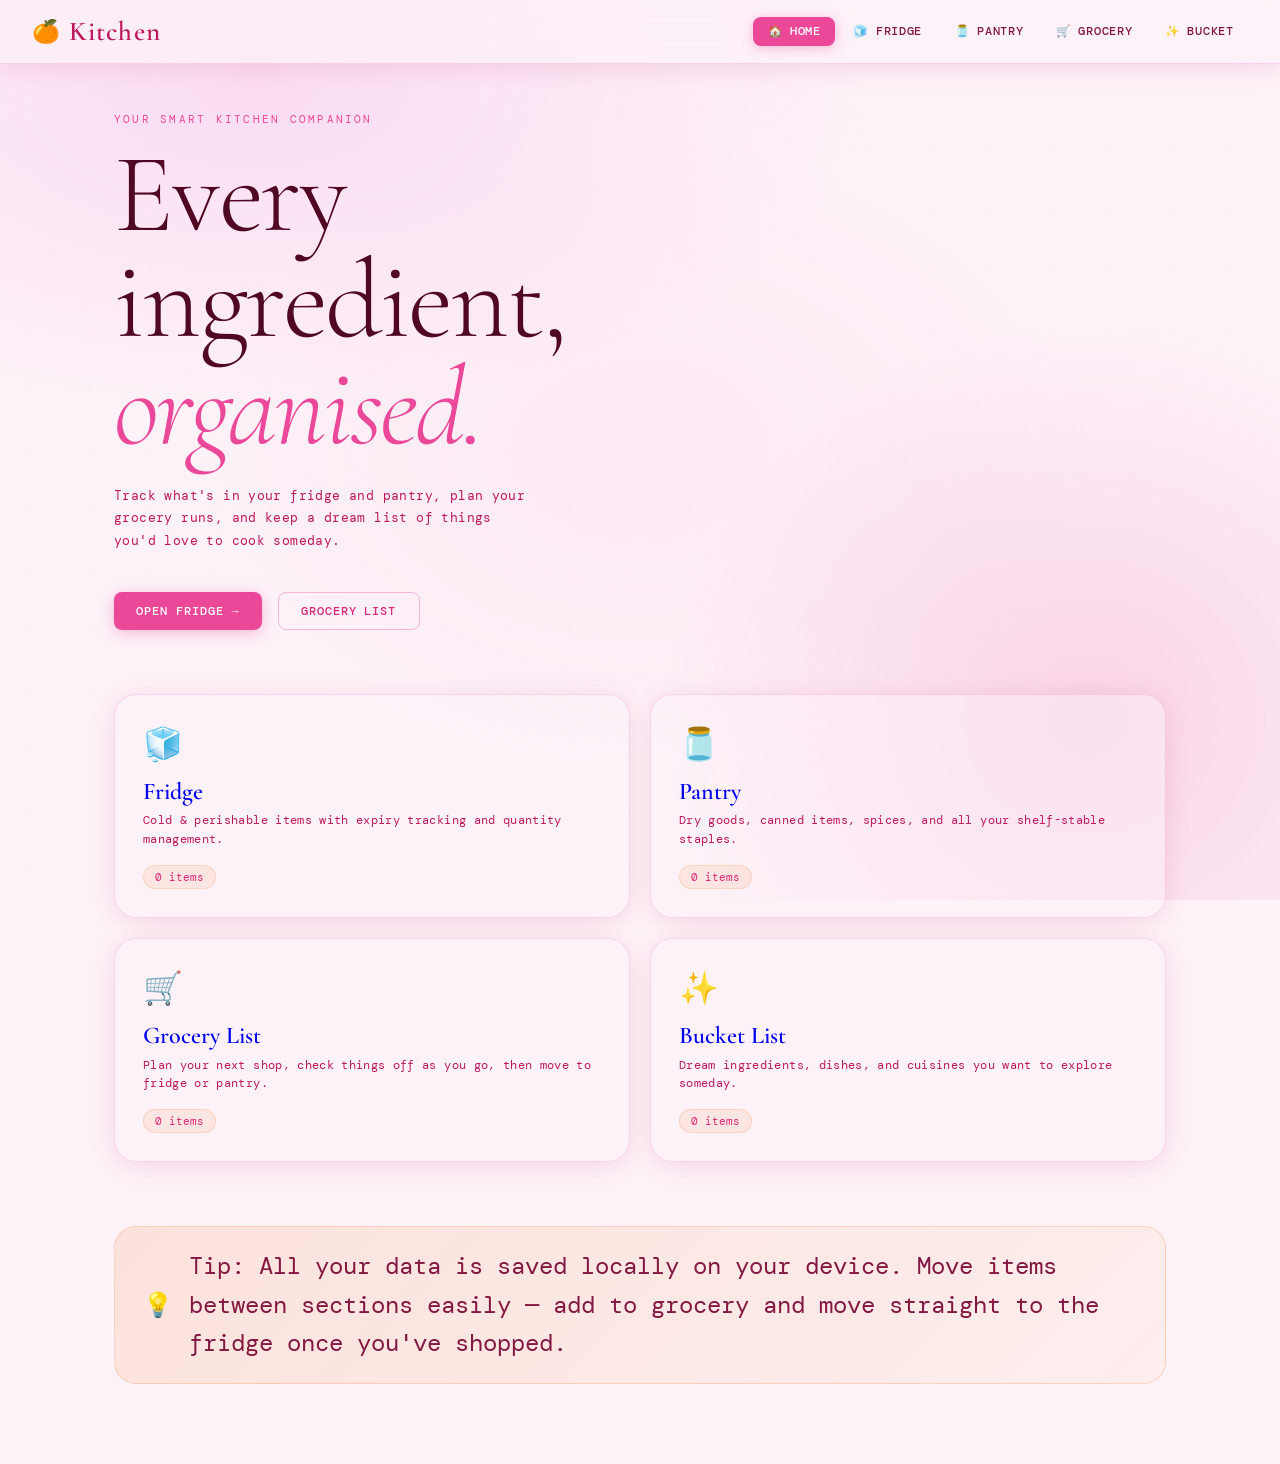
==== index.html @ 0562934a "Kitchen website created" ====
<!DOCTYPE html>
<html lang="en">
<head>
  <meta charset="UTF-8">
  <meta name="viewport" content="width=device-width, initial-scale=1.0">
  <title>Kitchen — Your Smart Kitchen Companion</title>
  <link rel="stylesheet" href="css/style.css">
  <style>
    .hero {
      min-height: calc(100vh - 64px);
      display: flex;
      flex-direction: column;
      justify-content: center;
      padding: 3rem 1.5rem 5rem;
      max-width: 1100px;
      margin: 0 auto;
      position: relative;
      z-index: 1;
    }

    .hero-eyebrow {
      font-size: 0.7rem;
      letter-spacing: 0.2em;
      text-transform: uppercase;
      color: var(--accent);
      margin-bottom: 1rem;
      animation: fadeUp 0.4s 0.1s ease both;
    }

    .hero-title {
      font-family: 'Cormorant Garamond', serif;
      font-size: clamp(3rem, 9vw, 7rem);
      font-weight: 300;
      line-height: 0.95;
      color: var(--orange-800);
      letter-spacing: -0.02em;
      margin-bottom: 1.5rem;
      animation: fadeUp 0.5s 0.2s ease both;
    }

    .hero-title em {
      font-style: italic;
      color: var(--accent);
    }

    .hero-sub {
      font-size: 0.82rem;
      color: var(--text-muted);
      max-width: 420px;
      line-height: 1.7;
      letter-spacing: 0.03em;
      margin-bottom: 2.5rem;
      animation: fadeUp 0.5s 0.3s ease both;
    }

    .hero-cta {
      display: flex;
      gap: 1rem;
      flex-wrap: wrap;
      animation: fadeUp 0.5s 0.4s ease both;
    }

    /* Section cards grid */
    .sections-grid {
      display: grid;
      grid-template-columns: repeat(2, 1fr);
      gap: 1.25rem;
      margin-top: 4rem;
      animation: fadeUp 0.6s 0.5s ease both;
    }

    @media (max-width: 600px) {
      .sections-grid { grid-template-columns: 1fr; }
    }

    .section-nav-card {
      display: block;
      text-decoration: none;
      padding: 1.75rem;
      background: var(--glass-bg);
      backdrop-filter: var(--blur);
      -webkit-backdrop-filter: var(--blur);
      border: 1px solid var(--glass-border);
      border-radius: var(--radius-lg);
      box-shadow: 0 4px 24px var(--glass-shadow);
      transition: var(--transition);
      position: relative;
      overflow: hidden;
    }

    .section-nav-card::after {
      content: '→';
      position: absolute;
      bottom: 1.5rem;
      right: 1.5rem;
      font-size: 1.2rem;
      color: var(--accent);
      opacity: 0;
      transform: translateX(-6px);
      transition: var(--transition);
    }

    .section-nav-card:hover {
      background: var(--surface-hover);
      transform: translateY(-3px);
      box-shadow: 0 12px 40px var(--glass-shadow);
      border-color: rgba(249,115,22,0.3);
    }

    .section-nav-card:hover::after {
      opacity: 1;
      transform: translateX(0);
    }

    .card-icon {
      font-size: 2rem;
      margin-bottom: 0.75rem;
      display: block;
    }

    .card-label {
      font-family: 'Cormorant Garamond', serif;
      font-size: 1.5rem;
      font-weight: 600;
      color: var(--orange-800);
      margin-bottom: 0.4rem;
    }

    .card-desc {
      font-size: 0.72rem;
      color: var(--text-muted);
      line-height: 1.6;
      letter-spacing: 0.03em;
    }

    .card-count {
      margin-top: 1rem;
      display: inline-flex;
      align-items: center;
      gap: 0.4rem;
      font-size: 0.68rem;
      color: var(--accent-dark);
      background: rgba(249,115,22,0.1);
      padding: 0.25rem 0.7rem;
      border-radius: 100px;
      border: 1px solid rgba(249,115,22,0.18);
    }

    .welcome-strip {
      margin-top: 4rem;
      padding: 1.25rem 1.75rem;
      background: linear-gradient(135deg, rgba(249,115,22,0.12), rgba(253,186,116,0.08));
      border: 1px solid rgba(249,115,22,0.2);
      border-radius: var(--radius-lg);
      display: flex;
      align-items: center;
      gap: 1rem;
      font-size: 0.75rem;
      color: var(--text-secondary);
      line-height: 1.6;
      animation: fadeUp 0.6s 0.6s ease both;
    }

    .welcome-strip span { font-size: 1.5rem; }
  </style>
</head>
<body>

<nav>
  <a href="index.html" class="nav-brand">
    <span class="brand-icon">🍊</span> Kitchen
  </a>
  <ul class="nav-links">
    <li><a href="index.html">🏠 Home</a></li>
    <li><a href="fridge.html">🧊 Fridge</a></li>
    <li><a href="pantry.html">🫙 Pantry</a></li>
    <li><a href="grocery.html">🛒 Grocery</a></li>
    <li><a href="bucket.html">✨ Bucket</a></li>
  </ul>
  <button class="nav-hamburger" id="navHamburger" aria-label="Menu">
    <span></span><span></span><span></span>
  </button>
</nav>

<div class="hero">
  <p class="hero-eyebrow">Your smart kitchen companion</p>
  <h1 class="hero-title">Every<br>ingredient,<br><em>organised.</em></h1>
  <p class="hero-sub">
    Track what's in your fridge and pantry, plan your grocery runs,
    and keep a dream list of things you'd love to cook someday.
  </p>
  <div class="hero-cta">
    <a href="fridge.html" class="btn btn-primary">Open Fridge →</a>
    <a href="grocery.html" class="btn btn-outline">Grocery List</a>
  </div>

  <div class="sections-grid">
    <a href="fridge.html" class="section-nav-card">
      <span class="card-icon">🧊</span>
      <div class="card-label">Fridge</div>
      <div class="card-desc">Cold & perishable items with expiry tracking and quantity management.</div>
      <div class="card-count" id="fridgeCount">— items</div>
    </a>
    <a href="pantry.html" class="section-nav-card">
      <span class="card-icon">🫙</span>
      <div class="card-label">Pantry</div>
      <div class="card-desc">Dry goods, canned items, spices, and all your shelf-stable staples.</div>
      <div class="card-count" id="pantryCount">— items</div>
    </a>
    <a href="grocery.html" class="section-nav-card">
      <span class="card-icon">🛒</span>
      <div class="card-label">Grocery List</div>
      <div class="card-desc">Plan your next shop, check things off as you go, then move to fridge or pantry.</div>
      <div class="card-count" id="groceryCount">— items</div>
    </a>
    <a href="bucket.html" class="section-nav-card">
      <span class="card-icon">✨</span>
      <div class="card-label">Bucket List</div>
      <div class="card-desc">Dream ingredients, dishes, and cuisines you want to explore someday.</div>
      <div class="card-count" id="bucketCount">— items</div>
    </a>
  </div>

  <div class="welcome-strip">
    <span>💡</span>
    <span>Tip: All your data is saved locally on your device. Move items between sections easily — add to grocery and move straight to the fridge once you've shopped.</span>
  </div>
</div>

<script src="js/app.js"></script>
<script>
  // Load counts from localStorage
  document.addEventListener('DOMContentLoaded', () => {
    const counts = {
      fridgeCount:  { key: STORAGE_KEYS.fridge,  label: 'item' },
      pantryCount:  { key: STORAGE_KEYS.pantry,  label: 'item' },
      groceryCount: { key: STORAGE_KEYS.grocery, label: 'item' },
      bucketCount:  { key: STORAGE_KEYS.bucket,  label: 'item' },
    };
    Object.entries(counts).forEach(([id, {key, label}]) => {
      const list = Storage.get(key);
      const el = document.getElementById(id);
      if (el) el.textContent = `${list.length} ${list.length === 1 ? label : label + 's'}`;
    });
  });
</script>
</body>
</html>
---- css/style.css ----
@import url('https://fonts.googleapis.com/css2?family=Cormorant+Garamond:wght@300;400;600&family=DM+Mono:wght@300;400;500&display=swap');

:root {
  --pink-50: #fdf2f8;
  --pink-100: #fce7f3;
  --pink-200: #fbcfe8;
  --pink-300: #f8b4e6;
  --pink-400: #f472b6;
  --pink-500: #ec4899;
  --pink-600: #db2777;
  --pink-700: #be185d;
  --pink-800: #9d174d;
  --pink-900: #500724;

  --glass-bg: rgba(253, 242, 248, 0.45);
  --glass-border: rgba(236, 72, 153, 0.18);
  --glass-shadow: rgba(190, 24, 93, 0.12);
  --surface: rgba(255, 255, 255, 0.6);
  --surface-hover: rgba(255, 255, 255, 0.82);
  --text-primary: #500724;
  --text-secondary: #831843;
  --text-muted: #be185d;
  --accent: #ec4899;
  --accent-dark: #db2777;
  --danger: #dc2626;
  --success: #16a34a;

  --radius-sm: 8px;
  --radius-md: 14px;
  --radius-lg: 22px;
  --radius-xl: 32px;

  --blur: blur(18px);
  --transition: 0.22s cubic-bezier(0.4, 0, 0.2, 1);
}

*, *::before, *::after {
  box-sizing: border-box;
  margin: 0;
  padding: 0;
}

html {
  scroll-behavior: smooth;
}

body {
  font-family: 'DM Mono', monospace;
  background: var(--pink-50);
  color: var(--text-primary);
  min-height: 100vh;
  overflow-x: hidden;
  position: relative;
}

/* Ambient background */
body::before {
  content: '';
  position: fixed;
  inset: 0;
  background:
    radial-gradient(ellipse 80% 60% at 20% 10%, rgba(248, 180, 230, 0.35) 0%, transparent 60%),
    radial-gradient(ellipse 60% 80% at 85% 80%, rgba(236, 72, 153, 0.18) 0%, transparent 55%),
    radial-gradient(ellipse 50% 50% at 50% 50%, rgba(251, 207, 232, 0.25) 0%, transparent 70%);
  pointer-events: none;
  z-index: 0;
}

body::after {
  content: '';
  position: fixed;
  inset: 0;
  background-image: url("data:image/svg+xml,%3Csvg xmlns='http://www.w3.org/2000/svg' width='60' height='60'%3E%3Ccircle cx='30' cy='30' r='0.8' fill='rgba(236,72,153,0.08)'/%3E%3C/svg%3E");
  pointer-events: none;
  z-index: 0;
}

/* NAV */
nav {
  position: sticky;
  top: 0;
  z-index: 100;
  display: flex;
  align-items: center;
  justify-content: space-between;
  padding: 0 2rem;
  height: 64px;
  background: rgba(253, 242, 248, 0.72);
  backdrop-filter: var(--blur);
  -webkit-backdrop-filter: var(--blur);
  border-bottom: 1px solid var(--glass-border);
  box-shadow: 0 4px 24px var(--glass-shadow);
}

.nav-brand {
  font-family: 'Cormorant Garamond', serif;
  font-size: 1.7rem;
  font-weight: 600;
  color: var(--pink-700);
  letter-spacing: 0.04em;
  text-decoration: none;
  display: flex;
  align-items: center;
  gap: 0.5rem;
}

.nav-brand .brand-icon {
  font-size: 1.4rem;
}

.nav-links {
  display: flex;
  align-items: center;
  gap: 0.25rem;
  list-style: none;
}

.nav-links a {
  display: flex;
  align-items: center;
  gap: 0.4rem;
  padding: 0.45rem 0.9rem;
  border-radius: var(--radius-sm);
  text-decoration: none;
  font-size: 0.72rem;
  font-weight: 500;
  letter-spacing: 0.06em;
  text-transform: uppercase;
  color: var(--text-secondary);
  transition: var(--transition);
}

.nav-links a:hover {
  background: rgba(236, 72, 153, 0.1);
  color: var(--accent-dark);
}

.nav-links a.active {
  background: var(--accent);
  color: white;
  box-shadow: 0 2px 12px rgba(236, 72, 153, 0.35);
}

.nav-hamburger {
  display: none;
  flex-direction: column;
  gap: 5px;
  cursor: pointer;
  padding: 6px;
  background: none;
  border: none;
}

.nav-hamburger span {
  display: block;
  width: 22px;
  height: 2px;
  background: var(--pink-600);
  border-radius: 2px;
  transition: var(--transition);
}

/* MAIN LAYOUT */
main {
  position: relative;
  z-index: 1;
  max-width: 1100px;
  margin: 0 auto;
  padding: 2.5rem 1.5rem 5rem;
}

/* PAGE HEADER */
.page-header {
  margin-bottom: 2.5rem;
  animation: slideDown 0.5s ease both;
}

.page-header h1 {
  font-family: 'Cormorant Garamond', serif;
  font-size: clamp(2rem, 5vw, 3.2rem);
  font-weight: 300;
  color: var(--pink-800);
  line-height: 1.1;
  letter-spacing: -0.01em;
}

.page-header h1 span {
  color: var(--accent);
}

.page-header p {
  margin-top: 0.5rem;
  font-size: 0.78rem;
  color: var(--text-muted);
  letter-spacing: 0.04em;
}

/* GLASS CARD */
.glass-card {
  background: var(--glass-bg);
  backdrop-filter: var(--blur);
  -webkit-backdrop-filter: var(--blur);
  border: 1px solid var(--glass-border);
  border-radius: var(--radius-lg);
  box-shadow: 0 8px 32px var(--glass-shadow), inset 0 1px 0 rgba(255,255,255,0.5);
  overflow: hidden;
}

/* STATS BAR */
.stats-bar {
  display: flex;
  gap: 1rem;
  margin-bottom: 2rem;
  flex-wrap: wrap;
}

.stat-chip {
  display: flex;
  align-items: center;
  gap: 0.5rem;
  padding: 0.5rem 1rem;
  background: var(--surface);
  border: 1px solid var(--glass-border);
  border-radius: 100px;
  font-size: 0.72rem;
  color: var(--text-secondary);
  letter-spacing: 0.04em;
  backdrop-filter: var(--blur);
  -webkit-backdrop-filter: var(--blur);
  animation: fadeUp 0.4s ease both;
}

.stat-chip strong {
  color: var(--accent-dark);
  font-weight: 500;
}

/* ADD FORM */
.add-form {
  padding: 1.5rem;
  border-bottom: 1px solid var(--glass-border);
  background: rgba(255,255,255,0.3);
}

.add-form h2 {
  font-family: 'Cormorant Garamond', serif;
  font-size: 1.1rem;
  font-weight: 600;
  color: var(--pink-700);
  margin-bottom: 1rem;
  letter-spacing: 0.02em;
}

.form-row {
  display: grid;
  grid-template-columns: 1fr 1fr;
  gap: 0.75rem;
  margin-bottom: 0.75rem;
}

.form-row.three {
  grid-template-columns: 1fr 1fr 1fr;
}

.form-row.full {
  grid-template-columns: 1fr;
}

.form-group {
  display: flex;
  flex-direction: column;
  gap: 0.3rem;
}

.form-group label {
  font-size: 0.65rem;
  letter-spacing: 0.1em;
  text-transform: uppercase;
  color: var(--text-muted);
}

.form-group input,
.form-group select,
.form-group textarea {
  padding: 0.6rem 0.9rem;
  background: rgba(255,255,255,0.65);
  border: 1px solid rgba(236,72,153,0.2);
  border-radius: var(--radius-sm);
  font-family: 'DM Mono', monospace;
  font-size: 0.78rem;
  color: var(--text-primary);
  transition: var(--transition);
  outline: none;
  width: 100%;
}

.form-group input:focus,
.form-group select:focus,
.form-group textarea:focus {
  border-color: var(--accent);
  background: rgba(255,255,255,0.9);
  box-shadow: 0 0 0 3px rgba(236,72,153,0.12);
}

.form-group input::placeholder {
  color: rgba(131, 24, 67, 0.4);
}

/* BUTTONS */
.btn {
  display: inline-flex;
  align-items: center;
  justify-content: center;
  gap: 0.4rem;
  padding: 0.65rem 1.4rem;
  border-radius: var(--radius-sm);
  font-family: 'DM Mono', monospace;
  font-size: 0.72rem;
  font-weight: 500;
  letter-spacing: 0.08em;
  text-transform: uppercase;
  cursor: pointer;
  border: none;
  transition: var(--transition);
  text-decoration: none;
}

.btn-primary {
  background: var(--accent);
  color: white;
  box-shadow: 0 3px 14px rgba(236,72,153,0.35);
}

.btn-primary:hover {
  background: var(--accent-dark);
  transform: translateY(-1px);
  box-shadow: 0 5px 18px rgba(236,72,153,0.45);
}

.btn-outline {
  background: transparent;
  color: var(--accent-dark);
  border: 1px solid rgba(236,72,153,0.35);
}

.btn-outline:hover {
  background: rgba(236,72,153,0.08);
  border-color: var(--accent);
}

.btn-ghost {
  background: transparent;
  color: var(--text-muted);
  padding: 0.4rem 0.7rem;
}

.btn-ghost:hover {
  color: var(--danger);
  background: rgba(220, 38, 38, 0.08);
}

.btn-sm {
  padding: 0.35rem 0.75rem;
  font-size: 0.65rem;
}

/* ITEMS LIST */
.items-container {
  padding: 1.5rem;
}

.section-title {
  font-family: 'Cormorant Garamond', serif;
  font-size: 1.1rem;
  font-weight: 600;
  color: var(--pink-700);
  margin-bottom: 1rem;
  display: flex;
  align-items: center;
  justify-content: space-between;
  letter-spacing: 0.02em;
}

.section-title .count-badge {
  font-family: 'DM Mono', monospace;
  font-size: 0.65rem;
  background: rgba(236,72,153,0.12);
  color: var(--accent-dark);
  padding: 0.2rem 0.6rem;
  border-radius: 100px;
  letter-spacing: 0.06em;
}

.items-grid {
  display: grid;
  grid-template-columns: repeat(auto-fill, minmax(280px, 1fr));
  gap: 0.85rem;
}

.item-card {
  background: var(--surface);
  border: 1px solid var(--glass-border);
  border-radius: var(--radius-md);
  padding: 1rem 1.1rem;
  display: flex;
  flex-direction: column;
  gap: 0.5rem;
  transition: var(--transition);
  animation: fadeUp 0.35s ease both;
  position: relative;
  overflow: hidden;
}

.item-card::before {
  content: '';
  position: absolute;
  top: 0;
  left: 0;
  right: 0;
  height: 2px;
  background: linear-gradient(90deg, var(--accent), transparent);
  opacity: 0;
  transition: var(--transition);
}

.item-card:hover {
  background: var(--surface-hover);
  transform: translateY(-2px);
  box-shadow: 0 6px 24px var(--glass-shadow);
}

.item-card:hover::before {
  opacity: 1;
}

.item-card-header {
  display: flex;
  align-items: flex-start;
  justify-content: space-between;
  gap: 0.5rem;
}

.item-name {
  font-size: 0.88rem;
  font-weight: 500;
  color: var(--text-primary);
  line-height: 1.3;
}

.item-actions {
  display: flex;
  gap: 0.15rem;
  flex-shrink: 0;
}

.item-meta {
  display: flex;
  flex-wrap: wrap;
  gap: 0.4rem;
}

.tag {
  display: inline-flex;
  align-items: center;
  gap: 0.25rem;
  padding: 0.18rem 0.55rem;
  border-radius: 100px;
  font-size: 0.63rem;
  letter-spacing: 0.05em;
  font-weight: 500;
}

.tag-category {
  background: rgba(236,72,153,0.1);
  color: var(--accent-dark);
  border: 1px solid rgba(236,72,153,0.2);
}

.tag-qty {
  background: rgba(80,7,36,0.06);
  color: var(--text-secondary);
  border: 1px solid rgba(80,7,36,0.1);
}

.tag-expiry {
  background: rgba(16, 163, 74, 0.08);
  color: var(--success);
  border: 1px solid rgba(16,163,74,0.18);
}

.tag-expiry.soon {
  background: rgba(234, 179, 8, 0.1);
  color: #a16207;
  border-color: rgba(234,179,8,0.25);
}

.tag-expiry.expired {
  background: rgba(220, 38, 38, 0.08);
  color: var(--danger);
  border-color: rgba(220,38,38,0.2);
}

.tag-priority {
  background: rgba(239, 68, 68, 0.1);
  color: #b91c1c;
  border: 1px solid rgba(239,68,68,0.2);
}

.tag-note {
  font-size: 0.7rem;
  color: var(--text-muted);
  font-style: italic;
  padding-top: 0.15rem;
  border-top: 1px solid rgba(236,72,153,0.1);
  line-height: 1.4;
}

/* MOVE MENU */
.move-menu {
  position: absolute;
  top: 100%;
  right: 0;
  z-index: 50;
  background: rgba(255,255,255,0.95);
  backdrop-filter: var(--blur);
  border: 1px solid var(--glass-border);
  border-radius: var(--radius-md);
  box-shadow: 0 8px 32px rgba(0,0,0,0.12);
  padding: 0.5rem;
  min-width: 160px;
  display: none;
}

.move-menu.open {
  display: block;
  animation: fadeUp 0.2s ease;
}

.move-menu button {
  width: 100%;
  text-align: left;
  padding: 0.5rem 0.75rem;
  background: none;
  border: none;
  border-radius: var(--radius-sm);
  font-family: 'DM Mono', monospace;
  font-size: 0.7rem;
  color: var(--text-secondary);
  cursor: pointer;
  letter-spacing: 0.04em;
  transition: var(--transition);
  display: flex;
  align-items: center;
  gap: 0.5rem;
}

.move-menu button:hover {
  background: rgba(236,72,153,0.08);
  color: var(--accent-dark);
}

/* EMPTY STATE */
.empty-state {
  text-align: center;
  padding: 3rem 1rem;
  color: var(--text-muted);
}

.empty-state .empty-icon {
  font-size: 2.5rem;
  margin-bottom: 0.75rem;
  opacity: 0.5;
}

.empty-state p {
  font-size: 0.78rem;
  letter-spacing: 0.04em;
}

/* FILTER BAR */
.filter-bar {
  display: flex;
  gap: 0.5rem;
  padding: 1rem 1.5rem;
  border-bottom: 1px solid var(--glass-border);
  flex-wrap: wrap;
  align-items: center;
  background: rgba(255,255,255,0.2);
}

.filter-bar input {
  flex: 1;
  min-width: 160px;
  padding: 0.5rem 0.85rem;
  background: rgba(255,255,255,0.65);
  border: 1px solid rgba(236,72,153,0.2);
  border-radius: var(--radius-sm);
  font-family: 'DM Mono', monospace;
  font-size: 0.75rem;
  color: var(--text-primary);
  outline: none;
  transition: var(--transition);
}

.filter-bar input:focus {
  border-color: var(--accent);
  box-shadow: 0 0 0 3px rgba(236,72,153,0.1);
}

.filter-bar select {
  padding: 0.5rem 0.85rem;
  background: rgba(255,255,255,0.65);
  border: 1px solid rgba(236,72,153,0.2);
  border-radius: var(--radius-sm);
  font-family: 'DM Mono', monospace;
  font-size: 0.72rem;
  color: var(--text-secondary);
  outline: none;
  cursor: pointer;
  transition: var(--transition);
}

.filter-bar select:focus {
  border-color: var(--accent);
}

/* MODAL */
.modal-overlay {
  position: fixed;
  inset: 0;
  background: rgba(80,7,36,0.45);
  backdrop-filter: blur(6px);
  z-index: 200;
  display: flex;
  align-items: center;
  justify-content: center;
  padding: 1rem;
  opacity: 0;
  pointer-events: none;
  transition: var(--transition);
}

.modal-overlay.open {
  opacity: 1;
  pointer-events: all;
}

.modal {
  background: rgba(253,242,248,0.95);
  backdrop-filter: var(--blur);
  border: 1px solid var(--glass-border);
  border-radius: var(--radius-xl);
  padding: 2rem;
  width: 100%;
  max-width: 440px;
  box-shadow: 0 24px 64px rgba(0,0,0,0.18);
  transform: translateY(16px) scale(0.97);
  transition: var(--transition);
}

.modal-overlay.open .modal {
  transform: translateY(0) scale(1);
}

.modal h2 {
  font-family: 'Cormorant Garamond', serif;
  font-size: 1.5rem;
  font-weight: 300;
  color: var(--pink-800);
  margin-bottom: 1.25rem;
}

.modal-actions {
  display: flex;
  gap: 0.75rem;
  margin-top: 1.25rem;
  justify-content: flex-end;
}

/* TOAST */
.toast-container {
  position: fixed;
  bottom: 1.5rem;
  right: 1.5rem;
  z-index: 300;
  display: flex;
  flex-direction: column;
  gap: 0.5rem;
}

.toast {
  display: flex;
  align-items: center;
  gap: 0.6rem;
  padding: 0.75rem 1.1rem;
  background: rgba(80,7,36,0.88);
  color: white;
  border-radius: var(--radius-md);
  font-size: 0.72rem;
  letter-spacing: 0.04em;
  box-shadow: 0 4px 20px rgba(0,0,0,0.25);
  animation: slideInRight 0.3s ease;
  max-width: 280px;
}

.toast.success { border-left: 3px solid var(--success); }
.toast.error   { border-left: 3px solid var(--danger); }
.toast.info    { border-left: 3px solid var(--accent); }

/* CHECKBOX (grocery list) */
.check-item {
  display: flex;
  align-items: flex-start;
  gap: 0.75rem;
  padding: 0.85rem 1rem;
  background: var(--surface);
  border: 1px solid var(--glass-border);
  border-radius: var(--radius-md);
  transition: var(--transition);
  animation: fadeUp 0.3s ease both;
}

.check-item:hover {
  background: var(--surface-hover);
}

.check-item.checked {
  opacity: 0.55;
}

.check-item.checked .item-name {
  text-decoration: line-through;
  color: var(--text-muted);
}

.custom-checkbox {
  width: 18px;
  height: 18px;
  border: 1.5px solid rgba(236,72,153,0.4);
  border-radius: 5px;
  flex-shrink: 0;
  margin-top: 2px;
  cursor: pointer;
  display: flex;
  align-items: center;
  justify-content: center;
  transition: var(--transition);
  background: rgba(255,255,255,0.6);
}

.custom-checkbox.checked {
  background: var(--accent);
  border-color: var(--accent);
  color: white;
}

.check-item-content {
  flex: 1;
}

.check-item-actions {
  display: flex;
  gap: 0.15rem;
  flex-shrink: 0;
}

/* BUCKET LIST SPECIFIC */
.bucket-item {
  background: var(--surface);
  border: 1px solid var(--glass-border);
  border-radius: var(--radius-md);
  padding: 1rem 1.1rem;
  display: flex;
  align-items: flex-start;
  gap: 0.75rem;
  transition: var(--transition);
  animation: fadeUp 0.35s ease both;
}

.bucket-item:hover {
  background: var(--surface-hover);
  transform: translateY(-1px);
}

.bucket-icon {
  font-size: 1.5rem;
  flex-shrink: 0;
  line-height: 1;
}

.bucket-content {
  flex: 1;
}

.bucket-item.achieved {
  opacity: 0.6;
}

.bucket-item.achieved .item-name {
  text-decoration: line-through;
}

/* ANIMATIONS */
@keyframes slideDown {
  from { opacity: 0; transform: translateY(-12px); }
  to   { opacity: 1; transform: translateY(0); }
}

@keyframes fadeUp {
  from { opacity: 0; transform: translateY(10px); }
  to   { opacity: 1; transform: translateY(0); }
}

@keyframes slideInRight {
  from { opacity: 0; transform: translateX(20px); }
  to   { opacity: 1; transform: translateX(0); }
}

@keyframes spin {
  to { transform: rotate(360deg); }
}

/* MOBILE NAV */
@media (max-width: 700px) {
  nav { padding: 0 1rem; }

  .nav-links {
    position: fixed;
    top: 64px;
    left: 0;
    right: 0;
    background: rgba(253,242,248,0.96);
    backdrop-filter: var(--blur);
    border-bottom: 1px solid var(--glass-border);
    flex-direction: column;
    padding: 1rem;
    gap: 0.4rem;
    transform: translateY(-110%);
    transition: transform 0.3s ease;
    z-index: 99;
  }

  .nav-links.open {
    transform: translateY(0);
  }

  .nav-links a {
    width: 100%;
    justify-content: flex-start;
    padding: 0.65rem 1rem;
  }

  .nav-hamburger {
    display: flex;
  }

  .form-row {
    grid-template-columns: 1fr;
  }

  .form-row.three {
    grid-template-columns: 1fr 1fr;
  }

  .items-grid {
    grid-template-columns: 1fr;
  }

  main { padding: 1.5rem 1rem 5rem; }

  .stats-bar { gap: 0.5rem; }
}

/* SCROLLBAR */
::-webkit-scrollbar { width: 6px; }
::-webkit-scrollbar-track { background: transparent; }
::-webkit-scrollbar-thumb {
  background: rgba(236,72,153,0.25);
  border-radius: 3px;
}
::-webkit-scrollbar-thumb:hover {
  background: rgba(236,72,153,0.45);
}
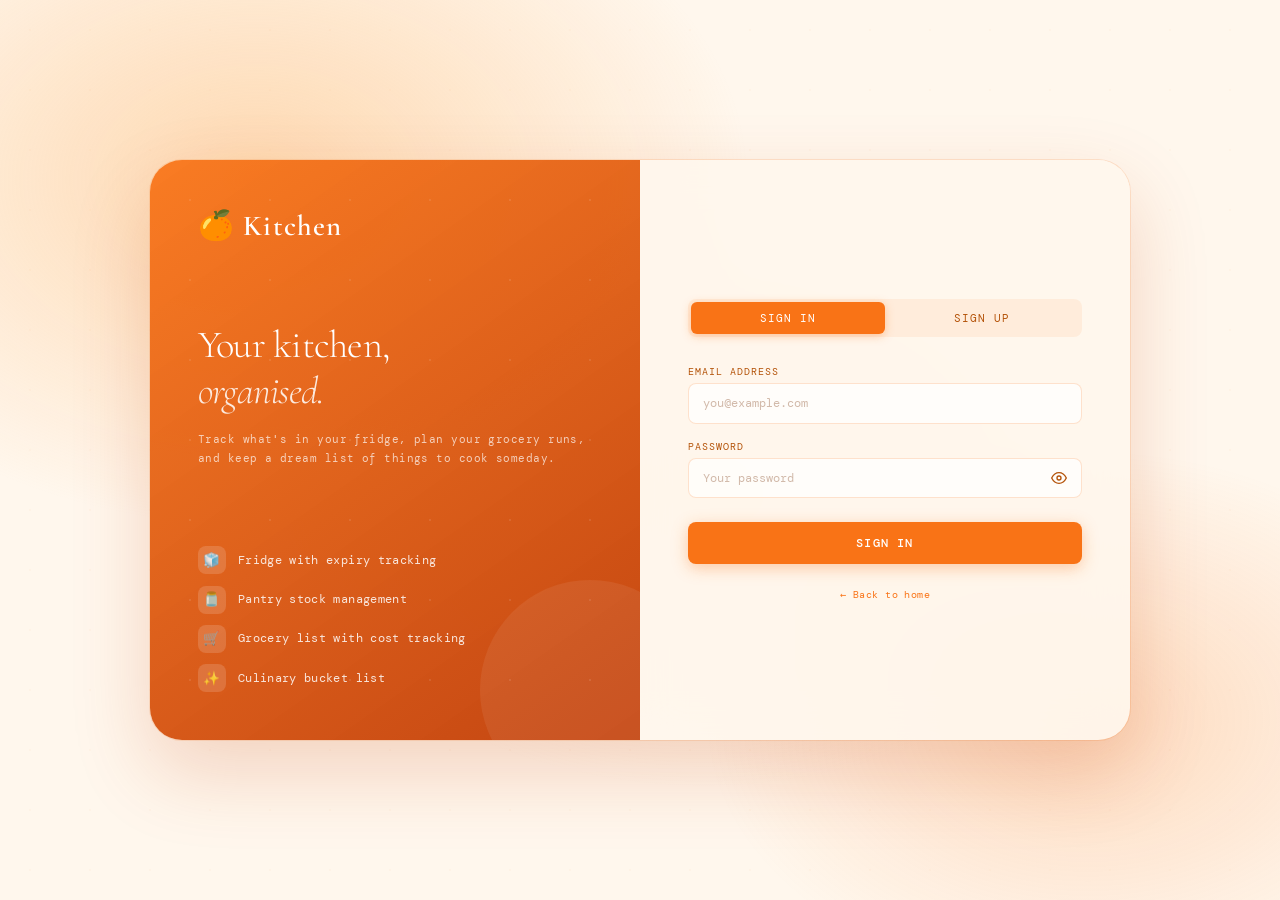
==== commit 74494bb4: "Add landing page and initial assets for Kitchen app - Created landing.html with responsive design an" ====
--- a/index.html
+++ b/index.html
@@ -3,164 +3,83 @@
 <head>
   <meta charset="UTF-8">
   <meta name="viewport" content="width=device-width, initial-scale=1.0">
-  <title>Kitchen — Your Smart Kitchen Companion</title>
+  <title>Kitchen — Dashboard</title>
   <link rel="stylesheet" href="css/style.css">
   <style>
     .hero {
       min-height: calc(100vh - 64px);
-      display: flex;
-      flex-direction: column;
-      justify-content: center;
+      display: flex; flex-direction: column; justify-content: center;
       padding: 3rem 1.5rem 5rem;
-      max-width: 1100px;
-      margin: 0 auto;
-      position: relative;
-      z-index: 1;
+      max-width: 1100px; margin: 0 auto;
+      position: relative; z-index: 1;
     }
-
     .hero-eyebrow {
-      font-size: 0.7rem;
-      letter-spacing: 0.2em;
-      text-transform: uppercase;
-      color: var(--accent);
-      margin-bottom: 1rem;
+      font-size: 0.7rem; letter-spacing: 0.2em; text-transform: uppercase;
+      color: var(--accent); margin-bottom: 1rem;
       animation: fadeUp 0.4s 0.1s ease both;
     }
-
     .hero-title {
       font-family: 'Cormorant Garamond', serif;
       font-size: clamp(3rem, 9vw, 7rem);
-      font-weight: 300;
-      line-height: 0.95;
-      color: var(--orange-800);
-      letter-spacing: -0.02em;
-      margin-bottom: 1.5rem;
+      font-weight: 300; line-height: 0.95; color: var(--orange-800);
+      letter-spacing: -0.02em; margin-bottom: 1.5rem;
       animation: fadeUp 0.5s 0.2s ease both;
     }
-
-    .hero-title em {
-      font-style: italic;
-      color: var(--accent);
-    }
-
+    .hero-title em { font-style: italic; color: var(--accent); }
     .hero-sub {
-      font-size: 0.82rem;
-      color: var(--text-muted);
-      max-width: 420px;
-      line-height: 1.7;
-      letter-spacing: 0.03em;
-      margin-bottom: 2.5rem;
+      font-size: 0.82rem; color: var(--text-muted); max-width: 420px;
+      line-height: 1.7; letter-spacing: 0.03em; margin-bottom: 2.5rem;
       animation: fadeUp 0.5s 0.3s ease both;
     }
-
     .hero-cta {
-      display: flex;
-      gap: 1rem;
-      flex-wrap: wrap;
+      display: flex; gap: 1rem; flex-wrap: wrap;
       animation: fadeUp 0.5s 0.4s ease both;
     }
-
-    /* Section cards grid */
     .sections-grid {
-      display: grid;
-      grid-template-columns: repeat(2, 1fr);
-      gap: 1.25rem;
-      margin-top: 4rem;
+      display: grid; grid-template-columns: repeat(2, 1fr);
+      gap: 1.25rem; margin-top: 4rem;
       animation: fadeUp 0.6s 0.5s ease both;
     }
-
-    @media (max-width: 600px) {
-      .sections-grid { grid-template-columns: 1fr; }
-    }
-
+    @media (max-width: 600px) { .sections-grid { grid-template-columns: 1fr; } }
     .section-nav-card {
-      display: block;
-      text-decoration: none;
-      padding: 1.75rem;
-      background: var(--glass-bg);
-      backdrop-filter: var(--blur);
+      display: block; text-decoration: none; padding: 1.75rem;
+      background: var(--glass-bg); backdrop-filter: var(--blur);
       -webkit-backdrop-filter: var(--blur);
       border: 1px solid var(--glass-border);
       border-radius: var(--radius-lg);
       box-shadow: 0 4px 24px var(--glass-shadow);
-      transition: var(--transition);
-      position: relative;
-      overflow: hidden;
+      transition: var(--transition); position: relative; overflow: hidden;
     }
-
     .section-nav-card::after {
-      content: '→';
-      position: absolute;
-      bottom: 1.5rem;
-      right: 1.5rem;
-      font-size: 1.2rem;
-      color: var(--accent);
-      opacity: 0;
-      transform: translateX(-6px);
-      transition: var(--transition);
+      content: '→'; position: absolute; bottom: 1.5rem; right: 1.5rem;
+      font-size: 1.2rem; color: var(--accent);
+      opacity: 0; transform: translateX(-6px); transition: var(--transition);
     }
-
     .section-nav-card:hover {
-      background: var(--surface-hover);
-      transform: translateY(-3px);
-      box-shadow: 0 12px 40px var(--glass-shadow);
-      border-color: rgba(249,115,22,0.3);
+      background: var(--surface-hover); transform: translateY(-3px);
+      box-shadow: 0 12px 40px var(--glass-shadow); border-color: rgba(249,115,22,0.3);
     }
-
-    .section-nav-card:hover::after {
-      opacity: 1;
-      transform: translateX(0);
-    }
-
-    .card-icon {
-      font-size: 2rem;
-      margin-bottom: 0.75rem;
-      display: block;
-    }
-
+    .section-nav-card:hover::after { opacity: 1; transform: translateX(0); }
+    .card-icon { font-size: 2rem; margin-bottom: 0.75rem; display: block; }
     .card-label {
       font-family: 'Cormorant Garamond', serif;
-      font-size: 1.5rem;
-      font-weight: 600;
-      color: var(--orange-800);
-      margin-bottom: 0.4rem;
+      font-size: 1.5rem; font-weight: 600; color: var(--orange-800); margin-bottom: 0.4rem;
     }
-
-    .card-desc {
-      font-size: 0.72rem;
-      color: var(--text-muted);
-      line-height: 1.6;
-      letter-spacing: 0.03em;
+    .card-desc { font-size: 0.72rem; color: var(--text-muted); line-height: 1.6; letter-spacing: 0.03em; }
+    .card-count {
+      margin-top: 1rem; display: inline-flex; align-items: center; gap: 0.4rem;
+      font-size: 0.68rem; color: var(--accent-dark);
+      background: rgba(249,115,22,0.1); padding: 0.25rem 0.7rem;
+      border-radius: 100px; border: 1px solid rgba(249,115,22,0.18);
     }
-
-    .card-count {
-      margin-top: 1rem;
-      display: inline-flex;
-      align-items: center;
-      gap: 0.4rem;
-      font-size: 0.68rem;
-      color: var(--accent-dark);
-      background: rgba(249,115,22,0.1);
-      padding: 0.25rem 0.7rem;
-      border-radius: 100px;
-      border: 1px solid rgba(249,115,22,0.18);
-    }
-
     .welcome-strip {
-      margin-top: 4rem;
-      padding: 1.25rem 1.75rem;
+      margin-top: 4rem; padding: 1.25rem 1.75rem;
       background: linear-gradient(135deg, rgba(249,115,22,0.12), rgba(253,186,116,0.08));
-      border: 1px solid rgba(249,115,22,0.2);
-      border-radius: var(--radius-lg);
-      display: flex;
-      align-items: center;
-      gap: 1rem;
-      font-size: 0.75rem;
-      color: var(--text-secondary);
-      line-height: 1.6;
+      border: 1px solid rgba(249,115,22,0.2); border-radius: var(--radius-lg);
+      display: flex; align-items: center; gap: 1rem;
+      font-size: 0.75rem; color: var(--text-secondary); line-height: 1.6;
       animation: fadeUp 0.6s 0.6s ease both;
     }
-
     .welcome-strip span { font-size: 1.5rem; }
   </style>
 </head>
@@ -183,7 +102,7 @@
 </nav>
 
 <div class="hero">
-  <p class="hero-eyebrow">Your smart kitchen companion</p>
+  <p class="hero-eyebrow">Welcome back, <span id="userGreeting">Chef</span></p>
   <h1 class="hero-title">Every<br>ingredient,<br><em>organised.</em></h1>
   <p class="hero-sub">
     Track what's in your fridge and pantry, plan your grocery runs,
@@ -198,7 +117,7 @@
     <a href="fridge.html" class="section-nav-card">
       <span class="card-icon">🧊</span>
       <div class="card-label">Fridge</div>
-      <div class="card-desc">Cold & perishable items with expiry tracking and quantity management.</div>
+      <div class="card-desc">Cold &amp; perishable items with expiry tracking and quantity management.</div>
       <div class="card-count" id="fridgeCount">— items</div>
     </a>
     <a href="pantry.html" class="section-nav-card">
@@ -223,24 +142,24 @@
 
   <div class="welcome-strip">
     <span>💡</span>
-    <span>Tip: All your data is saved locally on your device. Move items between sections easily — add to grocery and move straight to the fridge once you've shopped.</span>
+    <span>Tip: Move items between sections easily — add to grocery and move straight to the fridge once you've shopped.</span>
   </div>
 </div>
 
 <script src="js/app.js"></script>
 <script>
-  // Load counts from localStorage
   document.addEventListener('DOMContentLoaded', () => {
-    const counts = {
-      fridgeCount:  { key: STORAGE_KEYS.fridge,  label: 'item' },
-      pantryCount:  { key: STORAGE_KEYS.pantry,  label: 'item' },
-      groceryCount: { key: STORAGE_KEYS.grocery, label: 'item' },
-      bucketCount:  { key: STORAGE_KEYS.bucket,  label: 'item' },
-    };
-    Object.entries(counts).forEach(([id, {key, label}]) => {
-      const list = Storage.get(key);
-      const el = document.getElementById(id);
-      if (el) el.textContent = `${list.length} ${list.length === 1 ? label : label + 's'}`;
+    const session = getSession();
+    if (session) {
+      const firstName = (session.name || '').split(' ')[0] || 'Chef';
+      document.getElementById('userGreeting').textContent = firstName;
+    }
+
+    const sections = ['fridge','pantry','grocery','bucket'];
+    sections.forEach(sec => {
+      const list = Storage.get(sec);
+      const el = document.getElementById(sec + 'Count');
+      if (el) el.textContent = `${list.length} ${list.length === 1 ? 'item' : 'items'}`;
     });
   });
 </script>
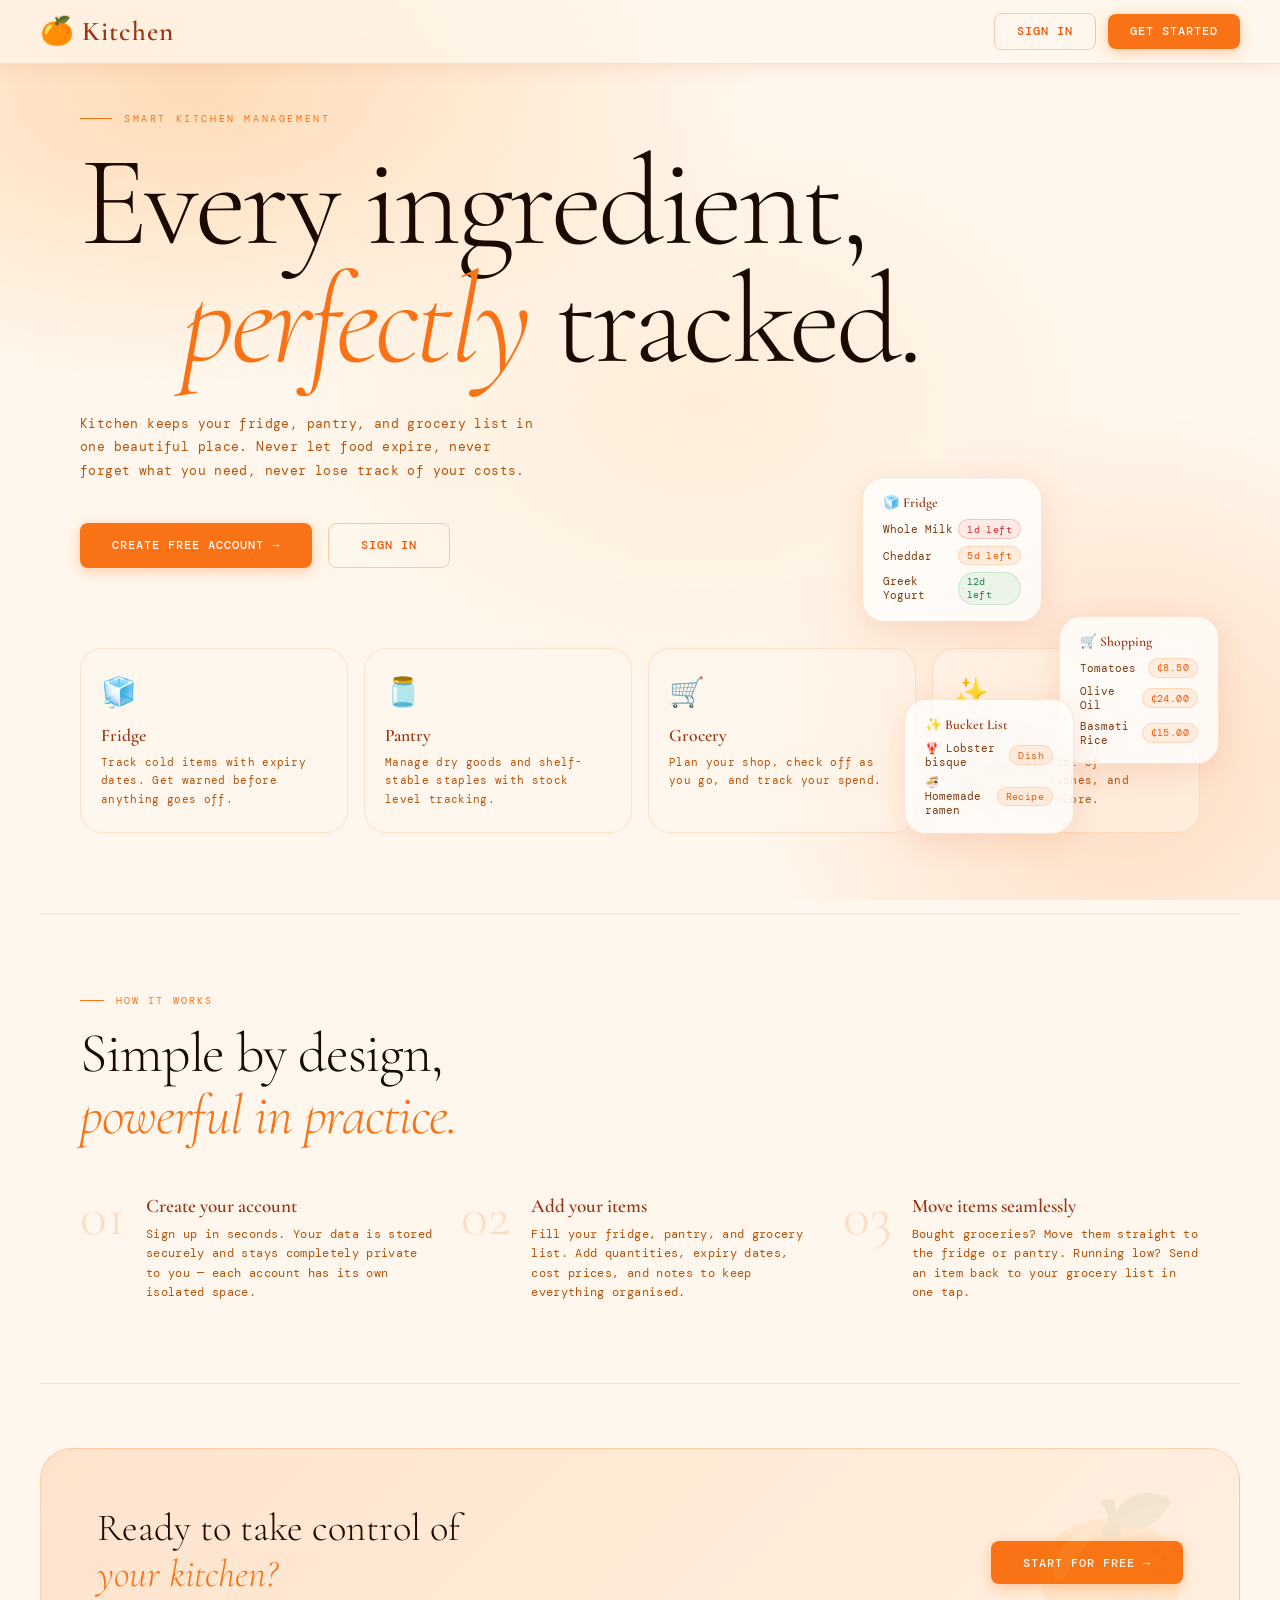
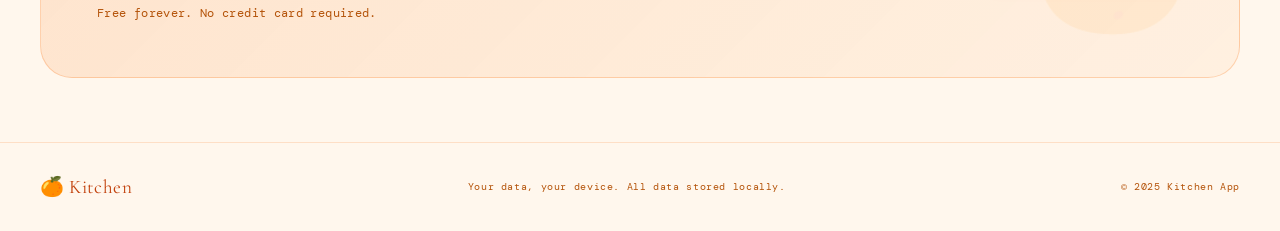
==== commit 4520e2c5: "Refactor code structure for improved readability and maintainability" ====
--- a/index.html
+++ b/index.html
@@ -3,165 +3,565 @@
 <head>
   <meta charset="UTF-8">
   <meta name="viewport" content="width=device-width, initial-scale=1.0">
-  <title>Kitchen — Dashboard</title>
-  <link rel="stylesheet" href="css/style.css">
+  <title>Kitchen — Your Smart Kitchen Companion</title>
+  <link rel="preconnect" href="https://fonts.googleapis.com">
+  <link href="https://fonts.googleapis.com/css2?family=Cormorant+Garamond:ital,wght@0,300;0,400;0,600;1,300;1,400&family=DM+Mono:wght@300;400;500&display=swap" rel="stylesheet">
   <style>
+    :root {
+      --orange-50:  #fff7ed;
+      --orange-100: #ffedd5;
+      --orange-200: #fed7aa;
+      --orange-300: #fdba74;
+      --orange-400: #fb923c;
+      --orange-500: #f97316;
+      --orange-600: #ea580c;
+      --orange-700: #c2410c;
+      --orange-800: #9a3412;
+      --orange-900: #1a0a00;
+      --accent:      #f97316;
+      --accent-dark: #ea580c;
+      --text-primary:   #1a0a00;
+      --text-secondary: #7c3a10;
+      --text-muted:     #b45309;
+      --glass-bg:     rgba(255,247,237,0.5);
+      --glass-border: rgba(249,115,22,0.18);
+      --glass-shadow: rgba(194,65,12,0.12);
+      --blur: blur(18px);
+      --transition: 0.22s cubic-bezier(0.4,0,0.2,1);
+      --radius-sm: 8px;
+      --radius-md: 14px;
+      --radius-lg: 22px;
+      --radius-xl: 32px;
+    }
+
+    *, *::before, *::after { box-sizing: border-box; margin: 0; padding: 0; }
+
+    html { scroll-behavior: smooth; }
+
+    body {
+      font-family: 'DM Mono', monospace;
+      background: var(--orange-50);
+      color: var(--text-primary);
+      min-height: 100vh;
+      overflow-x: hidden;
+    }
+
+    /* ── Ambient background ── */
+    body::before {
+      content: '';
+      position: fixed; inset: 0;
+      background:
+        radial-gradient(ellipse 80% 60% at 15% 10%, rgba(253,186,116,0.45) 0%, transparent 55%),
+        radial-gradient(ellipse 60% 80% at 88% 85%, rgba(249,115,22,0.2) 0%, transparent 50%),
+        radial-gradient(ellipse 50% 50% at 55% 45%, rgba(254,215,170,0.3) 0%, transparent 65%);
+      pointer-events: none; z-index: 0;
+    }
+
+    body::after {
+      content: '';
+      position: fixed; inset: 0;
+      background-image: url("data:image/svg+xml,%3Csvg xmlns='http://www.w3.org/2000/svg' width='60' height='60'%3E%3Ccircle cx='30' cy='30' r='0.8' fill='rgba(249,115,22,0.07)'/%3E%3C/svg%3E");
+      pointer-events: none; z-index: 0;
+    }
+
+    /* ── Nav ── */
+    nav {
+      position: fixed; top: 0; left: 0; right: 0; z-index: 100;
+      height: 64px;
+      display: flex; align-items: center; justify-content: space-between;
+      padding: 0 2.5rem;
+      background: rgba(255,247,237,0.7);
+      backdrop-filter: var(--blur);
+      border-bottom: 1px solid var(--glass-border);
+      box-shadow: 0 2px 20px var(--glass-shadow);
+    }
+
+    .nav-brand {
+      font-family: 'Cormorant Garamond', serif;
+      font-size: 1.7rem; font-weight: 600;
+      color: var(--orange-800);
+      text-decoration: none;
+      display: flex; align-items: center; gap: 0.5rem;
+      letter-spacing: 0.04em;
+    }
+
+    .nav-actions { display: flex; gap: 0.75rem; align-items: center; }
+
+    /* ── Buttons ── */
+    .btn {
+      display: inline-flex; align-items: center; justify-content: center; gap: 0.4rem;
+      padding: 0.6rem 1.4rem;
+      border-radius: var(--radius-sm);
+      font-family: 'DM Mono', monospace;
+      font-size: 0.72rem; font-weight: 500;
+      letter-spacing: 0.08em; text-transform: uppercase;
+      cursor: pointer; border: none;
+      transition: var(--transition);
+      text-decoration: none;
+    }
+    .btn-primary {
+      background: var(--accent); color: white;
+      box-shadow: 0 3px 14px rgba(249,115,22,0.35);
+    }
+    .btn-primary:hover {
+      background: var(--accent-dark); transform: translateY(-1px);
+      box-shadow: 0 6px 20px rgba(249,115,22,0.45);
+    }
+    .btn-outline {
+      background: transparent; color: var(--accent-dark);
+      border: 1px solid rgba(249,115,22,0.35);
+    }
+    .btn-outline:hover {
+      background: rgba(249,115,22,0.08); border-color: var(--accent);
+    }
+    .btn-lg {
+      padding: 0.85rem 2rem; font-size: 0.78rem;
+    }
+
+    /* ── Hero ── */
     .hero {
-      min-height: calc(100vh - 64px);
+      position: relative; z-index: 1;
+      min-height: 100vh;
       display: flex; flex-direction: column; justify-content: center;
-      padding: 3rem 1.5rem 5rem;
-      max-width: 1100px; margin: 0 auto;
-      position: relative; z-index: 1;
-    }
+      padding: 7rem 2.5rem 5rem;
+      max-width: 1200px; margin: 0 auto;
+    }
+
     .hero-eyebrow {
-      font-size: 0.7rem; letter-spacing: 0.2em; text-transform: uppercase;
-      color: var(--accent); margin-bottom: 1rem;
-      animation: fadeUp 0.4s 0.1s ease both;
-    }
+      font-size: 0.65rem; letter-spacing: 0.25em; text-transform: uppercase;
+      color: var(--accent); margin-bottom: 1.2rem;
+      animation: fadeUp 0.5s 0.1s ease both;
+      display: flex; align-items: center; gap: 0.75rem;
+    }
+    .hero-eyebrow::before {
+      content: '';
+      display: block; width: 32px; height: 1px;
+      background: var(--accent);
+    }
+
     .hero-title {
       font-family: 'Cormorant Garamond', serif;
-      font-size: clamp(3rem, 9vw, 7rem);
-      font-weight: 300; line-height: 0.95; color: var(--orange-800);
-      letter-spacing: -0.02em; margin-bottom: 1.5rem;
-      animation: fadeUp 0.5s 0.2s ease both;
-    }
-    .hero-title em { font-style: italic; color: var(--accent); }
-    .hero-sub {
-      font-size: 0.82rem; color: var(--text-muted); max-width: 420px;
-      line-height: 1.7; letter-spacing: 0.03em; margin-bottom: 2.5rem;
-      animation: fadeUp 0.5s 0.3s ease both;
-    }
+      font-size: clamp(3.5rem, 10vw, 8rem);
+      font-weight: 300;
+      line-height: 0.92;
+      color: var(--orange-900);
+      letter-spacing: -0.03em;
+      margin-bottom: 2rem;
+      animation: fadeUp 0.6s 0.2s ease both;
+    }
+    .hero-title em {
+      font-style: italic;
+      color: var(--accent);
+    }
+    .hero-title .line-indent {
+      padding-left: clamp(2rem, 8vw, 7rem);
+      display: block;
+    }
+
+    .hero-desc {
+      font-size: 0.82rem; color: var(--text-muted);
+      max-width: 460px; line-height: 1.8;
+      letter-spacing: 0.03em; margin-bottom: 2.5rem;
+      animation: fadeUp 0.6s 0.3s ease both;
+    }
+
     .hero-cta {
       display: flex; gap: 1rem; flex-wrap: wrap;
-      animation: fadeUp 0.5s 0.4s ease both;
-    }
-    .sections-grid {
-      display: grid; grid-template-columns: repeat(2, 1fr);
-      gap: 1.25rem; margin-top: 4rem;
+      animation: fadeUp 0.6s 0.4s ease both;
+      margin-bottom: 5rem;
+    }
+
+    /* ── Feature strip ── */
+    .features-row {
+      display: grid;
+      grid-template-columns: repeat(4, 1fr);
+      gap: 1rem;
       animation: fadeUp 0.6s 0.5s ease both;
     }
-    @media (max-width: 600px) { .sections-grid { grid-template-columns: 1fr; } }
-    .section-nav-card {
-      display: block; text-decoration: none; padding: 1.75rem;
-      background: var(--glass-bg); backdrop-filter: var(--blur);
-      -webkit-backdrop-filter: var(--blur);
+
+    .feature-card {
+      background: var(--glass-bg);
+      backdrop-filter: var(--blur);
       border: 1px solid var(--glass-border);
       border-radius: var(--radius-lg);
-      box-shadow: 0 4px 24px var(--glass-shadow);
-      transition: var(--transition); position: relative; overflow: hidden;
-    }
-    .section-nav-card::after {
-      content: '→'; position: absolute; bottom: 1.5rem; right: 1.5rem;
-      font-size: 1.2rem; color: var(--accent);
-      opacity: 0; transform: translateX(-6px); transition: var(--transition);
-    }
-    .section-nav-card:hover {
-      background: var(--surface-hover); transform: translateY(-3px);
-      box-shadow: 0 12px 40px var(--glass-shadow); border-color: rgba(249,115,22,0.3);
-    }
-    .section-nav-card:hover::after { opacity: 1; transform: translateX(0); }
-    .card-icon { font-size: 2rem; margin-bottom: 0.75rem; display: block; }
-    .card-label {
-      font-family: 'Cormorant Garamond', serif;
-      font-size: 1.5rem; font-weight: 600; color: var(--orange-800); margin-bottom: 0.4rem;
-    }
-    .card-desc { font-size: 0.72rem; color: var(--text-muted); line-height: 1.6; letter-spacing: 0.03em; }
-    .card-count {
-      margin-top: 1rem; display: inline-flex; align-items: center; gap: 0.4rem;
-      font-size: 0.68rem; color: var(--accent-dark);
-      background: rgba(249,115,22,0.1); padding: 0.25rem 0.7rem;
-      border-radius: 100px; border: 1px solid rgba(249,115,22,0.18);
-    }
-    .welcome-strip {
-      margin-top: 4rem; padding: 1.25rem 1.75rem;
-      background: linear-gradient(135deg, rgba(249,115,22,0.12), rgba(253,186,116,0.08));
-      border: 1px solid rgba(249,115,22,0.2); border-radius: var(--radius-lg);
-      display: flex; align-items: center; gap: 1rem;
-      font-size: 0.75rem; color: var(--text-secondary); line-height: 1.6;
-      animation: fadeUp 0.6s 0.6s ease both;
-    }
-    .welcome-strip span { font-size: 1.5rem; }
+      padding: 1.5rem 1.25rem;
+      transition: var(--transition);
+      position: relative;
+      overflow: hidden;
+    }
+    .feature-card::before {
+      content: '';
+      position: absolute; top: 0; left: 0; right: 0; height: 2px;
+      background: linear-gradient(90deg, var(--accent), transparent);
+      opacity: 0; transition: var(--transition);
+    }
+    .feature-card:hover {
+      transform: translateY(-3px);
+      background: rgba(255,255,255,0.75);
+      box-shadow: 0 10px 40px var(--glass-shadow);
+      border-color: rgba(249,115,22,0.3);
+    }
+    .feature-card:hover::before { opacity: 1; }
+    .feature-icon {
+      font-size: 1.8rem; margin-bottom: 0.9rem; display: block;
+    }
+    .feature-name {
+      font-family: 'Cormorant Garamond', serif;
+      font-size: 1.1rem; font-weight: 600;
+      color: var(--orange-800); margin-bottom: 0.4rem;
+    }
+    .feature-desc {
+      font-size: 0.68rem; color: var(--text-muted);
+      line-height: 1.7; letter-spacing: 0.03em;
+    }
+
+    /* ── Section ── */
+    .section {
+      position: relative; z-index: 1;
+      max-width: 1200px; margin: 0 auto;
+      padding: 5rem 2.5rem;
+    }
+
+    .section-label {
+      font-size: 0.65rem; letter-spacing: 0.2em; text-transform: uppercase;
+      color: var(--accent); margin-bottom: 1rem;
+      display: flex; align-items: center; gap: 0.75rem;
+    }
+    .section-label::before {
+      content: ''; display: block; width: 24px; height: 1px; background: var(--accent);
+    }
+
+    .section-title {
+      font-family: 'Cormorant Garamond', serif;
+      font-size: clamp(2rem, 5vw, 3.5rem);
+      font-weight: 300; color: var(--orange-900);
+      letter-spacing: -0.02em; line-height: 1.1;
+      margin-bottom: 1.5rem;
+    }
+    .section-title em { font-style: italic; color: var(--accent); }
+
+    /* ── How it works ── */
+    .steps-grid {
+      display: grid; grid-template-columns: repeat(3, 1fr);
+      gap: 1.5rem; margin-top: 3rem;
+    }
+    .step {
+      display: flex; gap: 1.25rem; align-items: flex-start;
+    }
+    .step-num {
+      font-family: 'Cormorant Garamond', serif;
+      font-size: 3.5rem; font-weight: 300;
+      color: rgba(249,115,22,0.2); line-height: 1;
+      flex-shrink: 0; margin-top: -0.4rem;
+    }
+    .step-body {}
+    .step-title {
+      font-family: 'Cormorant Garamond', serif;
+      font-size: 1.2rem; font-weight: 600;
+      color: var(--orange-800); margin-bottom: 0.4rem;
+    }
+    .step-desc {
+      font-size: 0.72rem; color: var(--text-muted);
+      line-height: 1.7; letter-spacing: 0.03em;
+    }
+
+    /* ── CTA Banner ── */
+    .cta-banner {
+      position: relative; z-index: 1;
+      margin: 0 2.5rem 5rem;
+      max-width: 1200px; margin-left: auto; margin-right: auto;
+      background: linear-gradient(135deg, rgba(249,115,22,0.15) 0%, rgba(253,186,116,0.1) 100%);
+      border: 1px solid rgba(249,115,22,0.25);
+      border-radius: var(--radius-xl);
+      padding: 3.5rem;
+      display: flex; align-items: center; justify-content: space-between;
+      gap: 2rem; flex-wrap: wrap;
+      overflow: hidden;
+    }
+    .cta-banner::before {
+      content: '🍊';
+      position: absolute; right: 3rem; top: 50%;
+      transform: translateY(-50%);
+      font-size: 8rem; opacity: 0.08; pointer-events: none;
+    }
+    .cta-text h2 {
+      font-family: 'Cormorant Garamond', serif;
+      font-size: clamp(1.6rem, 3vw, 2.5rem);
+      font-weight: 300; color: var(--orange-900);
+      margin-bottom: 0.5rem;
+    }
+    .cta-text h2 em { font-style: italic; color: var(--accent); }
+    .cta-text p {
+      font-size: 0.75rem; color: var(--text-muted);
+      letter-spacing: 0.03em;
+    }
+
+    /* ── Footer ── */
+    footer {
+      position: relative; z-index: 1;
+      border-top: 1px solid var(--glass-border);
+      padding: 2rem 2.5rem;
+      display: flex; align-items: center; justify-content: space-between;
+      flex-wrap: wrap; gap: 1rem;
+      font-size: 0.65rem; color: var(--text-muted);
+      letter-spacing: 0.06em;
+    }
+    .footer-brand {
+      font-family: 'Cormorant Garamond', serif;
+      font-size: 1.2rem; color: var(--orange-700);
+    }
+
+    /* ── Decorative floating items ── */
+    .float-items {
+      position: absolute; right: 0; top: 50%;
+      transform: translateY(-50%);
+      width: 420px; height: 420px;
+      pointer-events: none;
+      animation: fadeUp 0.8s 0.6s ease both;
+    }
+
+    .float-card {
+      position: absolute;
+      background: rgba(255,255,255,0.75);
+      backdrop-filter: var(--blur);
+      border: 1px solid var(--glass-border);
+      border-radius: var(--radius-lg);
+      padding: 1rem 1.25rem;
+      box-shadow: 0 8px 32px var(--glass-shadow);
+      font-size: 0.72rem;
+    }
+    .float-card-1 {
+      top: 5%; left: 10%; width: 180px;
+      animation: float1 6s ease-in-out infinite;
+    }
+    .float-card-2 {
+      top: 38%; right: 5%; width: 160px;
+      animation: float2 7s ease-in-out infinite;
+    }
+    .float-card-3 {
+      bottom: 10%; left: 20%; width: 170px;
+      animation: float3 5.5s ease-in-out infinite;
+    }
+    .float-card-title {
+      font-family: 'Cormorant Garamond', serif;
+      font-size: 0.85rem; font-weight: 600;
+      color: var(--orange-800); margin-bottom: 0.5rem;
+    }
+    .float-tag {
+      display: inline-flex; align-items: center;
+      padding: 0.15rem 0.5rem;
+      background: rgba(249,115,22,0.1);
+      border: 1px solid rgba(249,115,22,0.2);
+      border-radius: 100px;
+      font-size: 0.6rem; color: var(--accent-dark);
+      letter-spacing: 0.04em;
+    }
+    .float-tag.green {
+      background: rgba(22,163,74,0.08);
+      border-color: rgba(22,163,74,0.18);
+      color: #15803d;
+    }
+    .float-tag.red {
+      background: rgba(220,38,38,0.08);
+      border-color: rgba(220,38,38,0.2);
+      color: #dc2626;
+    }
+    .float-items-inner {
+      font-size: 0.7rem; color: var(--text-secondary);
+      display: flex; flex-direction: column; gap: 0.4rem;
+      margin-top: 0.5rem;
+    }
+    .float-item-row {
+      display: flex; justify-content: space-between; align-items: center;
+    }
+
+    @keyframes float1 {
+      0%, 100% { transform: translateY(0px) rotate(-1deg); }
+      50%       { transform: translateY(-12px) rotate(1deg); }
+    }
+    @keyframes float2 {
+      0%, 100% { transform: translateY(0px) rotate(1deg); }
+      50%       { transform: translateY(-16px) rotate(-1deg); }
+    }
+    @keyframes float3 {
+      0%, 100% { transform: translateY(0px) rotate(0.5deg); }
+      50%       { transform: translateY(-10px) rotate(-0.5deg); }
+    }
+    @keyframes fadeUp {
+      from { opacity: 0; transform: translateY(16px); }
+      to   { opacity: 1; transform: translateY(0); }
+    }
+
+    /* divider */
+    .divider {
+      position: relative; z-index: 1;
+      height: 1px; background: var(--glass-border);
+      max-width: 1200px; margin: 0 auto;
+    }
+
+    @media (max-width: 900px) {
+      .features-row { grid-template-columns: repeat(2, 1fr); }
+      .steps-grid { grid-template-columns: 1fr; gap: 2rem; }
+      .float-items { display: none; }
+      .hero { padding-top: 6rem; }
+    }
+    @media (max-width: 600px) {
+      .features-row { grid-template-columns: 1fr 1fr; }
+      nav { padding: 0 1.2rem; }
+      .hero { padding: 5rem 1.2rem 3rem; }
+      .section { padding: 3rem 1.2rem; }
+      .cta-banner { padding: 2rem 1.5rem; margin: 0 1.2rem 3rem; }
+    }
   </style>
 </head>
 <body>
 
 <nav>
-  <a href="index.html" class="nav-brand">
-    <span class="brand-icon">🍊</span> Kitchen
-  </a>
-  <ul class="nav-links">
-    <li><a href="index.html">🏠 Home</a></li>
-    <li><a href="fridge.html">🧊 Fridge</a></li>
-    <li><a href="pantry.html">🫙 Pantry</a></li>
-    <li><a href="grocery.html">🛒 Grocery</a></li>
-    <li><a href="bucket.html">✨ Bucket</a></li>
-  </ul>
-  <button class="nav-hamburger" id="navHamburger" aria-label="Menu">
-    <span></span><span></span><span></span>
-  </button>
+  <a href="index.html" class="nav-brand">🍊 Kitchen</a>
+  <div class="nav-actions">
+    <a href="auth.html?mode=login" class="btn btn-outline">Sign In</a>
+    <a href="auth.html?mode=signup" class="btn btn-primary">Get Started</a>
+  </div>
 </nav>
 
-<div class="hero">
-  <p class="hero-eyebrow">Welcome back, <span id="userGreeting">Chef</span></p>
-  <h1 class="hero-title">Every<br>ingredient,<br><em>organised.</em></h1>
-  <p class="hero-sub">
-    Track what's in your fridge and pantry, plan your grocery runs,
-    and keep a dream list of things you'd love to cook someday.
+<section class="hero">
+  <p class="hero-eyebrow">Smart kitchen management</p>
+  <h1 class="hero-title">
+    Every ingredient,<br>
+    <span class="line-indent"><em>perfectly</em> tracked.</span>
+  </h1>
+  <p class="hero-desc">
+    Kitchen keeps your fridge, pantry, and grocery list in one beautiful place.
+    Never let food expire, never forget what you need, never lose track of your costs.
   </p>
   <div class="hero-cta">
-    <a href="fridge.html" class="btn btn-primary">Open Fridge →</a>
-    <a href="grocery.html" class="btn btn-outline">Grocery List</a>
+    <a href="auth.html?mode=signup" class="btn btn-primary btn-lg">Create free account →</a>
+    <a href="auth.html?mode=login" class="btn btn-outline btn-lg">Sign in</a>
   </div>
 
-  <div class="sections-grid">
-    <a href="fridge.html" class="section-nav-card">
-      <span class="card-icon">🧊</span>
-      <div class="card-label">Fridge</div>
-      <div class="card-desc">Cold &amp; perishable items with expiry tracking and quantity management.</div>
-      <div class="card-count" id="fridgeCount">— items</div>
+  <div class="features-row">
+    <a href="auth.html?mode=signup" class="feature-card" style="text-decoration:none;">
+      <span class="feature-icon">🧊</span>
+      <div class="feature-name">Fridge</div>
+      <div class="feature-desc">Track cold items with expiry dates. Get warned before anything goes off.</div>
     </a>
-    <a href="pantry.html" class="section-nav-card">
-      <span class="card-icon">🫙</span>
-      <div class="card-label">Pantry</div>
-      <div class="card-desc">Dry goods, canned items, spices, and all your shelf-stable staples.</div>
-      <div class="card-count" id="pantryCount">— items</div>
+    <a href="auth.html?mode=signup" class="feature-card" style="text-decoration:none;">
+      <span class="feature-icon">🫙</span>
+      <div class="feature-name">Pantry</div>
+      <div class="feature-desc">Manage dry goods and shelf-stable staples with stock level tracking.</div>
     </a>
-    <a href="grocery.html" class="section-nav-card">
-      <span class="card-icon">🛒</span>
-      <div class="card-label">Grocery List</div>
-      <div class="card-desc">Plan your next shop, check things off as you go, then move to fridge or pantry.</div>
-      <div class="card-count" id="groceryCount">— items</div>
+    <a href="auth.html?mode=signup" class="feature-card" style="text-decoration:none;">
+      <span class="feature-icon">🛒</span>
+      <div class="feature-name">Grocery</div>
+      <div class="feature-desc">Plan your shop, check off as you go, and track your spend.</div>
     </a>
-    <a href="bucket.html" class="section-nav-card">
-      <span class="card-icon">✨</span>
-      <div class="card-label">Bucket List</div>
-      <div class="card-desc">Dream ingredients, dishes, and cuisines you want to explore someday.</div>
-      <div class="card-count" id="bucketCount">— items</div>
+    <a href="auth.html?mode=signup" class="feature-card" style="text-decoration:none;">
+      <span class="feature-icon">✨</span>
+      <div class="feature-name">Bucket List</div>
+      <div class="feature-desc">Keep a dream list of ingredients, dishes, and cuisines to explore.</div>
     </a>
   </div>
 
-  <div class="welcome-strip">
-    <span>💡</span>
-    <span>Tip: Move items between sections easily — add to grocery and move straight to the fridge once you've shopped.</span>
+  <!-- Floating preview cards -->
+  <div class="float-items">
+    <div class="float-card float-card-1">
+      <div class="float-card-title">🧊 Fridge</div>
+      <div class="float-items-inner">
+        <div class="float-item-row">
+          <span>Whole Milk</span>
+          <span class="float-tag red">1d left</span>
+        </div>
+        <div class="float-item-row">
+          <span>Cheddar</span>
+          <span class="float-tag">5d left</span>
+        </div>
+        <div class="float-item-row">
+          <span>Greek Yogurt</span>
+          <span class="float-tag green">12d left</span>
+        </div>
+      </div>
+    </div>
+    <div class="float-card float-card-2">
+      <div class="float-card-title">🛒 Shopping</div>
+      <div class="float-items-inner">
+        <div class="float-item-row">
+          <span>Tomatoes</span>
+          <span class="float-tag">₵8.50</span>
+        </div>
+        <div class="float-item-row">
+          <span>Olive Oil</span>
+          <span class="float-tag">₵24.00</span>
+        </div>
+        <div class="float-item-row">
+          <span>Basmati Rice</span>
+          <span class="float-tag">₵15.00</span>
+        </div>
+      </div>
+    </div>
+    <div class="float-card float-card-3">
+      <div class="float-card-title">✨ Bucket List</div>
+      <div class="float-items-inner">
+        <div class="float-item-row">
+          <span>🦞 Lobster bisque</span>
+          <span class="float-tag">Dish</span>
+        </div>
+        <div class="float-item-row">
+          <span>🍜 Homemade ramen</span>
+          <span class="float-tag">Recipe</span>
+        </div>
+      </div>
+    </div>
   </div>
+</section>
+
+<div class="divider"></div>
+
+<section class="section">
+  <p class="section-label">How it works</p>
+  <h2 class="section-title">Simple by design,<br><em>powerful in practice.</em></h2>
+
+  <div class="steps-grid">
+    <div class="step">
+      <div class="step-num">01</div>
+      <div class="step-body">
+        <div class="step-title">Create your account</div>
+        <div class="step-desc">Sign up in seconds. Your data is stored securely and stays completely private to you — each account has its own isolated space.</div>
+      </div>
+    </div>
+    <div class="step">
+      <div class="step-num">02</div>
+      <div class="step-body">
+        <div class="step-title">Add your items</div>
+        <div class="step-desc">Fill your fridge, pantry, and grocery list. Add quantities, expiry dates, cost prices, and notes to keep everything organised.</div>
+      </div>
+    </div>
+    <div class="step">
+      <div class="step-num">03</div>
+      <div class="step-body">
+        <div class="step-title">Move items seamlessly</div>
+        <div class="step-desc">Bought groceries? Move them straight to the fridge or pantry. Running low? Send an item back to your grocery list in one tap.</div>
+      </div>
+    </div>
+  </div>
+</section>
+
+<div class="divider"></div>
+
+<div class="cta-banner" style="position:relative;z-index:1;margin:4rem auto;padding:3.5rem;max-width:1200px;margin-left:2.5rem;margin-right:2.5rem;">
+  <div class="cta-text">
+    <h2>Ready to take control of<br><em>your kitchen?</em></h2>
+    <p>Free forever. No credit card required.</p>
+  </div>
+  <a href="auth.html?mode=signup" class="btn btn-primary btn-lg" style="white-space:nowrap;">
+    Start for free →
+  </a>
 </div>
 
-<script src="js/app.js"></script>
-<script>
-  document.addEventListener('DOMContentLoaded', () => {
-    const session = getSession();
-    if (session) {
-      const firstName = (session.name || '').split(' ')[0] || 'Chef';
-      document.getElementById('userGreeting').textContent = firstName;
-    }
-
-    const sections = ['fridge','pantry','grocery','bucket'];
-    sections.forEach(sec => {
-      const list = Storage.get(sec);
-      const el = document.getElementById(sec + 'Count');
-      if (el) el.textContent = `${list.length} ${list.length === 1 ? 'item' : 'items'}`;
-    });
-  });
-</script>
+<footer>
+  <span class="footer-brand">🍊 Kitchen</span>
+  <span>Your data, your device. All data stored locally.</span>
+  <span>© 2025 Kitchen App</span>
+</footer>
+
 </body>
 </html>
